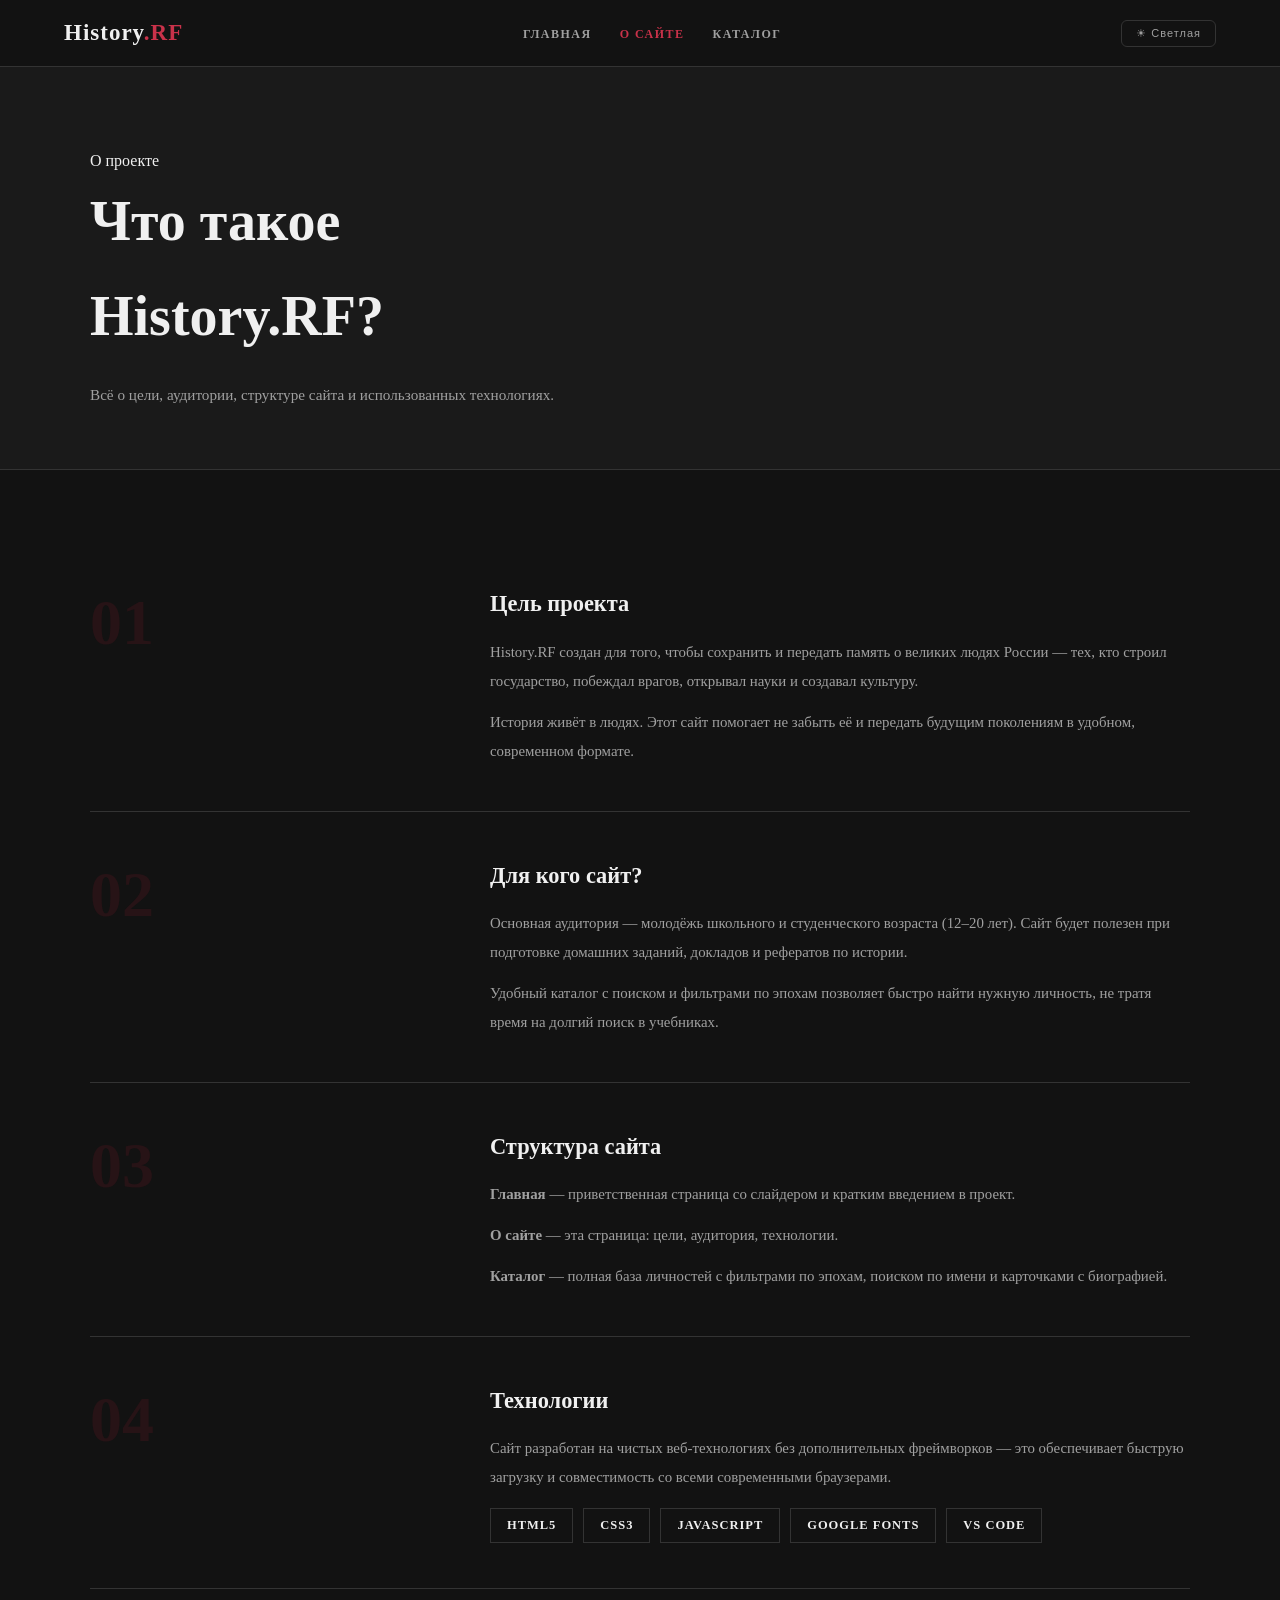
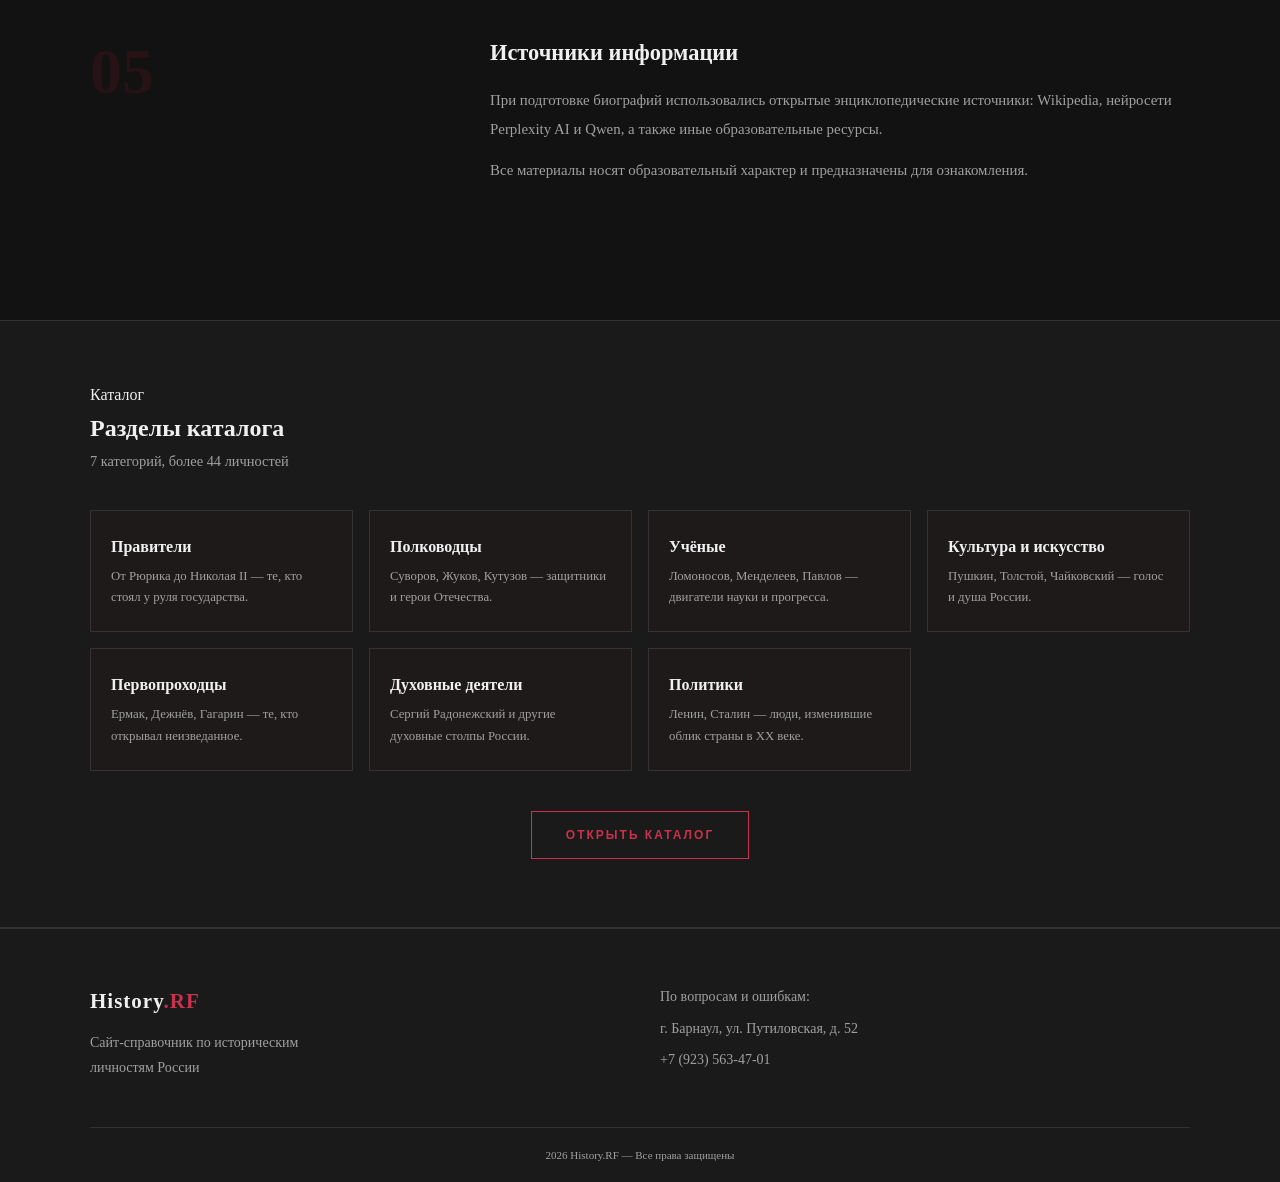
==== about.html @ bf07a9b7 "HISTORy.v.0.0.1 alfa" ====
<!DOCTYPE html>
<html lang="ru" data-theme="dark">
<head>
    <script src="script.js"></script>
    <meta charset="UTF-8">
    <meta name="viewport" content="width=device-width, initial-scale=1.0">
    <title>History.RF — О сайте</title>
    <link rel="stylesheet" href="prototype.css">
    <link rel="stylesheet" href="about.css">
</head>
<body>

<!-- HEADER -->
<header>
    <div class="header-container">
        <div class="logo-area">
            <span class="company-name">History<span class="accent">.RF</span></span>
        </div>
        <nav>
            <ul>
                <li><a href="index.html">Главная</a></li>
                <li><a href="about.html" class="active-link">О сайте</a></li>
                <li><a href="catalog.html">Каталог</a></li>
            </ul>
        </nav>
        <button class="theme-btn" id="themeToggle" onclick="toggleTheme()">☀ Светлая</button>
        <button class="burger" onclick="toggleMenu()">&#9776;</button>
    </div>
    <nav class="mobile-nav" id="mobileNav">
        <ul>
            <li><a href="index.html" onclick="toggleMenu()">Главная</a></li>
            <li><a href="about.html" onclick="toggleMenu()">О сайте</a></li>
            <li><a href="catalog.html" onclick="toggleMenu()">Каталог</a></li>
        </ul>
    </nav>
</header>

<!-- hero -->
<section class="about-page-hero">
    <div class="container">
        <span class="section-label">О проекте</span>
        <h1>Что такое<br><span style="color:var(--primary-light)">History.RF</span>?</h1>
        <p>Всё о цели, аудитории, структуре сайта и использованных технологиях.</p>
    </div>
</section>

<!-- БЛОКИ -->
<section class="about-blocks">
    <div class="container">

        <div class="about-block fade-in">
            <div class="about-block-num">01</div>
            <div>
                <h3>Цель проекта</h3>
                <p>
                    History.RF создан для того, чтобы сохранить и передать память о великих людях России — 
                    тех, кто строил государство, побеждал врагов, открывал науки и создавал культуру.
                </p>
                <p>
                    История живёт в людях. Этот сайт помогает не забыть её и передать будущим поколениям 
                    в удобном, современном формате.
                </p>
            </div>
        </div>

        <div class="about-block fade-in">
            <div class="about-block-num">02</div>
            <div>
                <h3>Для кого сайт?</h3>
                <p>
                    Основная аудитория — молодёжь школьного и студенческого возраста (12–20 лет). 
                    Сайт будет полезен при подготовке домашних заданий, докладов и рефератов по истории.
                </p>
                <p>
                    Удобный каталог с поиском и фильтрами по эпохам позволяет быстро найти нужную личность, 
                    не тратя время на долгий поиск в учебниках.
                </p>
            </div>
        </div>

        <div class="about-block fade-in">
            <div class="about-block-num">03</div>
            <div>
                <h3>Структура сайта</h3>
                <p><strong>Главная</strong> — приветственная страница со слайдером и кратким введением в проект.</p>
                <p><strong>О сайте</strong> — эта страница: цели, аудитория, технологии.</p>
                <p><strong>Каталог</strong> — полная база личностей с фильтрами по эпохам, поиском по имени и карточками с биографией.</p>
            </div>
        </div>

        <div class="about-block fade-in">
            <div class="about-block-num">04</div>
            <div>
                <h3>Технологии</h3>
                <p>
                    Сайт разработан на чистых веб-технологиях без дополнительных фреймворков — 
                    это обеспечивает быструю загрузку и совместимость со всеми современными браузерами.
                </p>
                <ul class="tech-list">
                    <li>HTML5</li>
                    <li>CSS3</li>
                    <li>JavaScript</li>
                    <li>Google Fonts</li>
                    <li>VS Code</li>
                </ul>
            </div>
        </div>

        <div class="about-block fade-in">
            <div class="about-block-num">05</div>
            <div>
                <h3>Источники информации</h3>
                <p>
                    При подготовке биографий использовались открытые энциклопедические источники: 
                    Wikipedia, нейросети Perplexity AI и Qwen, а также иные образовательные ресурсы.
                </p>
                <p>
                    Все материалы носят образовательный характер и предназначены для ознакомления.
                </p>
            </div>
        </div>

    </div>
</section>

<!-- ЭПОХИ -->
<section class="era-overview fade-in">
    <div class="container">
        <span class="section-label">Каталог</span>
        <h2 >Разделы каталога</h2>
        <p style="color:var(--text-muted); font-size:0.9rem;">7 категорий, более 44 личностей</p>
        <div class="era-grid">
            <div class="era-item">
                <h4>Правители</h4>
                <p>От Рюрика до Николая II — те, кто стоял у руля государства.</p>
            </div>
            <div class="era-item">
                <h4>Полководцы</h4>
                <p>Суворов, Жуков, Кутузов — защитники и герои Отечества.</p>
            </div>
            <div class="era-item">
                <h4>Учёные</h4>
                <p>Ломоносов, Менделеев, Павлов — двигатели науки и прогресса.</p>
            </div>
            <div class="era-item">
                <h4>Культура и искусство</h4>
                <p>Пушкин, Толстой, Чайковский — голос и душа России.</p>
            </div>
            <div class="era-item">
                <h4>Первопроходцы</h4>
                <p>Ермак, Дежнёв, Гагарин — те, кто открывал неизведанное.</p>
            </div>
            <div class="era-item">
                <h4>Духовные деятели</h4>
                <p>Сергий Радонежский и другие духовные столпы России.</p>
            </div>
            <div class="era-item">
                <h4>Политики</h4>
                <p>Ленин, Сталин — люди, изменившие облик страны в XX веке.</p>
            </div>
        </div>
        <div style="margin-top:40px; text-align:center;">
            <a href="catalog.html" class="btn-main">Открыть каталог</a>
        </div>
    </div>
</section>

<!-- FOOTER -->
<footer>
    <div class="footer-container">
        <div class="footer-brand">
            <span class="company-name">History<span class="accent">.RF</span></span>
            <p>Сайт-справочник по историческим<br>личностям России</p>
        </div>
        <div class="footer-info">
            <p>По вопросам и ошибкам:</p>
            <p> г. Барнаул, ул. Путиловская, д. 52</p>
            <p> +7 (923) 563-47-01</p>
        </div>
    </div>
    <div class="footer-copy"><p> 2026 History.RF — Все права защищены</p></div>
</footer>
</body>
</html>
---- prototype.css ----
/*  общие  */
:root {
  --bg:          #121212;
  --bg2:         #1a1a1a;
  --border:      #333333;
  --primary:     #c9324a;
  --primary-hover:#a8263c;
  --text:        #f0f0f0;
  --text-muted:  #a0a0a0;
  
  /* Фиксированные размеры */
  --header-h:    67px;
  --radius:      6px;
}

[data-theme="light"] {
  --bg:          #f8f9fa;
  --bg2:         #ffffff;
  --surface:     #ffffff;
  --border:      #e2e2e2;
  --primary:     #c9324a;
  --primary-hover:#a8263c;
  --text:        #1a1a1a;
  --text-muted:  #666666;
}

/*  база  */
*, *::before, *::after { 
  margin:0;
   padding:0;
    box-sizing:border-box; }
html { 
  scroll-behavior: smooth;
   height: 100%; }
body { 
  background-color: var(--bg);
  color: var(--text);
  line-height: 1.7;
  min-height: 100%;
  transition: background-color 0.3s, color 0.3s;
}
.container { 
  width: 90%;
   max-width: 1100px;
    margin: 0 auto; }
a { 
  color: inherit;
   text-decoration: none; }
img { 
  max-width: 100%;
   display: block; }

/* шапочка */
header {
  position: sticky;
   top: 0;
   z-index: 1000;
  background-color:
   var(--bg);
  border-bottom: 1px solid var(--border);
  height: var(--header-h);
  transition: background-color 0.3s, border-color 0.3s;
}
.header-container {
  width: 90%;
   max-width: 1200px;
  margin: 0 auto;
   height: 100%;
  display: flex;
   align-items: center; 
   justify-content: space-between;
  gap: 16px;
}

.company-name {
  font-family: 'Playfair Display', serif;
  font-size: 23px;
  font-weight: 700;
  letter-spacing: 1px;
}
.company-name .accent { color: var(--primary); }

nav ul { 
  list-style: none;
   display: flex;
    gap: 28px; }
nav ul li a {
  color: var(--text-muted);
  font-size: 12px; 
  font-weight: 600;
  letter-spacing: 1.5px; text-transform: uppercase;
  transition: color 0.25s;
  position: relative; padding-bottom: 3px;
}
nav ul li a::after {
   position:absolute;
    bottom:0;
     left:0;
  width:0;
   height:2px;
    background:var(--primary);
  transition: width 0.3s ease;
}
nav ul li a:hover, nav ul li a.active-link { 
  color: var(--primary); }
nav ul li a:hover::after, nav ul li a.active-link::after { 
  width: 100%; }

.theme-btn {
  background: none; border: 1px solid var(--border);
  color: var(--text-muted);
  padding: 6px 14px; font-size: 11px; 
  letter-spacing: 1px;
  cursor: pointer; border-radius: var(--radius);
  transition: all 0.25s; white-space: nowrap;
  font-family: 'Raleway', sans-serif;
}
.theme-btn:hover { 
  background: var(--primary);
   color: #fff;
    border-color: var(--primary); }

.burger {
  display: none;
   background: none;
  border: 1px solid var(--border);
  color: var(--primary);
  font-size: 18px;
  width: 38px; height: 38px;
  cursor: pointer;
   border-radius: var(--radius);
  align-items: center; 
  justify-content: center;
}
.mobile-nav {
  display: none;
   background: var(--bg2);
  border-top: 1px solid var(--border);
}
.mobile-nav ul { list-style: none; }
.mobile-nav ul li a {
  display: block;
   padding: 13px 5%;
  color: var(--text);
   font-size: 14px;
  letter-spacing: 1px;
   text-transform: uppercase;
  border-bottom: 1px solid var(--border);
  transition: color 0.2s;
}
.mobile-nav ul li a:hover { color: var(--primary); }
.mobile-nav.open { display: block; }



/* анимка */
.fade-in {
  opacity: 0;
   transform: translateY(22px);
  transition: opacity 0.7s ease, transform 0.7s ease;
}
.fade-in.visible { opacity: 1; transform: translateY(0); }

/*  темный темный подвальчик  */
footer {
  background-color: var(--bg2);
  border-top: 1px solid var(--border);
  padding: 55px 0 0;
  transition: background-color 0.3s, border-color 0.3s;
}
.footer-container {
  width: 90%;
   max-width: 1100px;
    margin: 0 auto;
  display: grid;
   grid-template-columns: 1fr 1fr;
  gap: 40px;
   padding-bottom: 40px;
  border-bottom: 1px solid var(--border);
}
.footer-brand .company-name { 
  font-size: 21px; 
   display: block;
    margin-bottom: 10px; }
.footer-brand p, .footer-info p { 
  color: var(--text-muted);
  font-size: 14px;
  margin-bottom: 6px;
  line-height: 1.8; }
.footer-copy { 
  text-align: center; 
  padding: 18px; 
  color: var(--text-muted);
   font-size: 11px;
     }

/*  тык тык   */
.btn-main {
  display: inline-block;
   padding: 13px 34px;
  border: 1px solid var(--primary);
  color: var(--primary);
  font-size: 12px; 
  letter-spacing: 2px;
  text-transform: uppercase;
   font-weight: 600;
  transition: all 0.3s;
   position: relative;
    overflow: hidden;
  cursor: pointer; 
  background: none;
  font-family: 'Raleway', sans-serif;
}
.btn-main::before {
  content:'';
   position:absolute;
    top:0; left:-100%;
  width:100%;
   height:100%;
    background:var(--primary);
  transition: left 0.3s ease;
   z-index:-1;
}
.btn-main:hover { color: #fff; }
.btn-main:hover::before { left: 0; }

/* слайсер */
.slider {
  position: relative; width: 100%;
   height: 520px;
  overflow: hidden; background: var(--bg);
}
.slider .item {
  display: none;
   position: absolute;
   inset: 0;
  animation: slideIn 0.65s ease both;
}
.slider .item.active { display: block; }

.slide-bg {
  position: absolute;
   inset: 0;
  background-size: cover;
   background-position: center;
  opacity: 0.25;
}
.slide-bg::after {
  content:'';
   position:absolute;
    inset:0;
  background: linear-gradient(120deg, rgba(0,0,0,0.8) 0%, rgba(0,0,0,0.4) 100%);
}

/* цыферки */
.slide-decor {
  position: absolute; right: 5%; top: 50%;
  transform: translateY(-50%);
  font-family: 'Playfair Display', serif;
  font-size: 140px; 
  font-weight: 900;
  color: white;
   z-index: 1;
}
.slide-content {
  position: absolute;
   inset: 0;
    z-index: 2;
  display: flex; 
  flex-direction: column;
  justify-content: center;
  padding: 40px 10% 40px 8%;
  max-width: 680px;
}
.slide-era {
  font-size: 11px; 
  letter-spacing: 3px;
   text-transform: uppercase;
  color: var(--primary); 
  margin-bottom: 10px;
   font-weight: 600;
}
.slide-content h3 {
  font-family: 'Playfair Display', serif;
  font-size: 48px; 
  font-weight: 700;
   margin-bottom: 18px; 
   color: #fff; 
   line-height: 1.2;
}
.slide-content p { 
  font-size: 15px; 
  color: rgba(255,255,255,0.75);
   line-height: 1.9;
    max-width: 500px; 
}

.slider .prev, .slider .next {
  cursor: pointer;
   position: absolute;
    top: 50%; transform: translateY(-50%);
  z-index: 10;
   width: 48px;
    height: 48px;
  display: flex;
   align-items: center; 
   justify-content: center;
  color: var(--primary);
   font-size: 16px;
  background: rgba(0,0,0,0.4);
  border: 1px solid var(--border);
  transition: all 0.3s;
   user-select: none;
}
.slider .prev { left: 18px; }
.slider .next { right: 18px; }
.slider .prev:hover, .slider .next:hover { background: var(--primary); color: #fff; border-color: var(--primary); }

.slider-dots { position: absolute;
   bottom: 18px; left: 50%;
    transform: translateX(-50%);
     display: flex;
      gap: 8px; 
      z-index: 10; }
.dot { width: 8px;
   height: 8px;
    border-radius: 50%;
     background: rgba(255,255,255,0.25);
      cursor: pointer;
       transition: all 0.3s;
        border: none;
         padding: 0; }
.dot.active { background: var(--primary);
   transform: scale(1.35); }

/*геро*/
.hero {
  position: relative; 
  min-height: calc(100% - var(--header-h)); 
  display: flex;
   align-items: center;
    justify-content: center;
  overflow: hidden;
   text-align: center;
}
.hero-bg {
  position: absolute;
   inset: 0;
  background: linear-gradient(180deg, var(--bg) 0%, var(--bg2) 100%);
  z-index: 0;
}
.hero-content {
  position: relative;
   z-index: 1;
    max-width: 720px;
  padding: 40px 20px;
   animation: fadeUp 0.9s ease both;
}
.hero-sub { 
  font-size: 11px;
  letter-spacing: 4px;
   text-transform: uppercase; 
  color: var(--primary);
   margin-bottom: 18px;
    font-weight: 600; 
}
.hero h1 { 
  font-family: 'Playfair Display', serif; 
  font-size: 80px; 
  font-weight: 900;
   line-height: 1.1;
   margin-bottom: 20px; 
}
.hero-desc { 
  font-size: 15px;
  color: var(--text-muted);
   max-width: 460px;
    margin: 0 auto 35px;
     line-height: 1.9; 
}
.hero-scroll { position: absolute;
   bottom: 28px; left: 50%;
    transform: translateX(-50%);
     color: var(--primary);
      font-size: 21px; animation: bounce 2.2s infinite;
       z-index: 1; }

/* абиаут*/
.about { 
  padding: 90px 0; 
  background-color: var(--bg2); 
  border-top: 1px solid var(--border); 
  border-bottom: 1px solid var(--border); 
  transition: background-color 0.3s, border-color 0.3s; 
}
.about h2, .gallery-section h2 { 
  font-family: 'Playfair Display', serif; 
  font-size: 42px; 
  font-weight: 700; margin-bottom: 28px; 
}
.about-grid { display: grid;
   grid-template-columns: 1fr 1fr;
    gap: 60px; align-items: center; }
.about-text p { color: var(--text-muted);
   margin-bottom: 14px;
    font-size: 15px;
     line-height: 1.95; }
.about-stats { display: grid;
   grid-template-columns: repeat(3, 1fr);
    gap: 16px; }
.stat { text-align: center;
   padding: 28px 12px;
    border: 1px solid var(--border);
     transition: border-color 0.3s; }
.stat:hover { border-color: var(--primary); }
.stat-num { display: block;
   font-family: 'Playfair Display', serif;
    font-size: 30px; font-weight: 900; color: var(--primary);
     line-height: 1; margin-bottom: 7px; }
.stat-label { font-size: 11px;
   text-transform: uppercase;
    color: var(--text-muted); }

.gallery-section { padding: 80px 0 60px; }
.gallery-section .container { margin-bottom: 38px; }

/* каталог */
.catalog-hero {
  padding: 70px 0 50px; background: var(--bg2);
  border-bottom: 1px solid var(--border);
  transition: background-color 0.3s, border-color 0.3s;
}
.catalog-hero h1 { font-family: 'Playfair Display', serif;
   font-size: 51px;
    font-weight: 900;
    margin-bottom: 12px; }
.catalog-hero p  { color: var(--text-muted)
  ; font-size: 15px;
   max-width: 520px;
    line-height: 1.8; }

.catalog-controls {
  padding: 30px 0;
   border-bottom: 1px solid var(--border);
  background: var(--bg);
   position: sticky;
    top: var(--header-h);
     z-index: 100;
  transition: background-color 0.3s, border-color 0.3s;
}
.catalog-controls .container { 
  display: flex;
   flex-wrap: wrap;
    gap: 16px;
     align-items: center; }
#searchInput {
  flex: 1;
   min-width: 200px;
    max-width: 320px;
  padding: 10px 16px; 
  background: var(--surface);

  border: 1px solid var(--border);
   color: var(--text);
  font-family: 'Raleway', sans-serif;
   font-size: 14px; 
  border-radius: var(--radius);
   outline: none;
    transition: border-color 0.25s;
}
#searchInput::placeholder { color: var(--text-muted); }
#searchInput:focus { border-color: var(--primary); }

.era-filters { display: flex;
   flex-wrap: wrap;
    gap: 8px; }
.era-btn {
  padding: 7px 16px;
   background: none;
  border: 1px solid var(--border);
   color: var(--text-muted);
  font-family: 'Raleway', sans-serif; 
  font-size: 12px; 
  letter-spacing: 1px;
   text-transform: uppercase;
  cursor: pointer;
   border-radius: var(--radius);
    transition: all 0.25s;
}
.era-btn:hover  { border-color: var(--primary);
   color: var(--primary); }
.era-btn.active { background: var(--primary);
   border-color: var(--primary);
    color: #fff; }

.catalog-main { padding: 50px 0 80px; }
.catalog-grid {
  display: grid;
  grid-template-columns: repeat(auto-fill, minmax(280px, 1fr));
  gap: 24px;
}
.person-card {
  background: var(--surface); border: 1px solid var(--border);
  border-radius: var(--radius); overflow: hidden;
  cursor: pointer; 
  transition: transform 0.25s ease, border-color 0.25s ease, box-shadow 0.25s ease;
}
.person-card:hover { transform: translateY(-4px);
   border-color: var(--primary);
    box-shadow: 0 6px 16px rgba(0,0,0,0.25); }

.card-photo {
  width: 100%;
   height: 190px;
  background-size: cover;
   background-position: center top;
  display: flex;
   align-items: center;
    justify-content: center;
  position: relative;
}
.card-initials {
  font-family: 'Playfair Display', serif;
  font-size: 64px; 
  font-weight: 900;
  color: rgba(255,255,255,0.15);
  user-select: none;
}
[data-theme="light"] .card-initials { color: rgba(0,0,0,0.12); }

.card-body { padding: 18px 20px 22px; }
.card-era  { font-size: 10px;
   letter-spacing: 2.5px;
    text-transform: uppercase;
     color: var(--primary);
      font-weight: 600; }
.card-name { font-family: 'Playfair Display', serif;
   font-size: 18px;
    font-weight: 700;
     margin: 6px 0 4px;
      line-height: 1.3; }
.card-years { font-size: 11px;
   color: var(--text-muted);
    display: block;
     margin-bottom: 10px; }
.card-short { font-size: 13px;
    color: var(--text-muted);
     line-height: 1.75;
      display: -webkit-box;
        -webkit-box-orient: vertical;
         overflow: hidden; }
.no-results { color: var(--text-muted);
   font-size: 15px;
    padding: 40px 0; }

/*  МОДАЛЬНОЕ ОКНО  */
.modal-overlay {
  display: none;
   position: fixed;
    inset: 0;
     z-index: 2000;
  background: rgba(0, 0, 0, 0.7);
  align-items: center;
   justify-content: center;
    padding: 20px;
}
.modal-overlay.open { display: flex; }
.modal-box {
  background: var(--bg2);
   border: 1px solid var(--border);
  border-radius: var(--radius);
   width: 100%;
    max-width: 620px;
  overflow: hidden;
   position: relative;
    max-height: 90vh;
     overflow-y: auto;
  animation: fadeUp 0.35s ease;
}
.modal-photo {
  width: 100%;
   height: 260px;
  background-size: cover;
   background-position: center top;
  display: flex;
   align-items: center;
    justify-content: center;
}
.modal-photo .card-initials { font-size: 96px;  }
.modal-body { padding: 28px 32px 36px; }
.modal-body .card-era   { font-size: 11px; }
.modal-body .card-name  { font-size: 26px;  margin: 8px 0 6px; }
.modal-body .card-years { font-size: 13px; margin-bottom: 18px; display: block; }
.modal-body .card-desc  { font-size: 15px;  color: var(--text-muted); line-height: 1.95; }
.modal-close {
  position: absolute;
   top: 14px;
    right: 16px;
  background: rgba(0,0,0,0.5);
   border: none;
    color: #fff;
  width: 32px;
   height: 32px;
    font-size: 18px; 
  cursor: pointer;
   border-radius: 50%;
    display: flex;
     align-items: center;
      justify-content: center;
  transition: background 0.2s;
}
.modal-close:hover { background: var(--primary); }

/*анимации*/
@keyframes fadeUp  { from { opacity:0; transform:translateY(28px); } to { opacity:1; transform:translateY(0); } }
@keyframes bounce  { 0%,100%{transform:translateX(-50%) translateY(0);} 50%{transform:translateX(-50%) translateY(8px);} }
@keyframes slideIn { from { opacity:0; transform:translateX(28px); } to { opacity:1; transform:translateX(0); } }

/* медиазапрос */
@media (max-width: 900px) {
  .about-grid {
    grid-template-columns: 1fr;
     gap: 36px; }
}
@media (max-width: 768px) {
  nav { display: none; }
  .burger { display: flex; }
  .slider { height: 480px; }
  .slide-decor { display: none; }
  .slide-content { padding: 28px 20px;
     max-width: 100%; }
  .footer-container { grid-template-columns: 1fr;
     gap: 28px; }
  .about-stats { grid-template-columns: repeat(3,1fr); }
  .catalog-controls .container { flex-direction: column;
     align-items: flex-start; }
  #searchInput { max-width: 100%; }
}
@media (max-width: 480px) {
  .about-stats { grid-template-columns: 1fr; }
  .modal-body { padding: 20px; }
}
---- about.css ----
.about-page-hero {
            padding: 80px 0 60px;
            background: var(--bg2);
            border-bottom: 1px solid var(--border);
            transition: background-color 0.3s;
        }
        .about-page-hero h1 {
            font-family: 'Playfair Display', serif;
            font-size: clamp(2.2rem, 5vw, 3.5rem);
            font-weight: 900; margin-bottom: 16px;
        }
        .about-page-hero p {
            color: var(--text-muted); font-size: 0.95rem;
            max-width: 540px; line-height: 1.9;
        }

        .about-blocks { padding: 70px 0 90px; }

        .about-block {
            display: grid; grid-template-columns: 1fr 2fr;
            gap: 50px; align-items: start;
            padding: 45px 0; border-bottom: 1px solid var(--border);
        }
        .about-block:last-child { border-bottom: none; }

        .about-block-num {
            font-family: 'Playfair Display', serif;
            font-size: 4rem; font-weight: 900;
            color: rgba(160,30,50,0.15); line-height: 1;
            padding-top: 6px;
        }
        .about-block h3 {
            font-family: 'Playfair Display', serif;
            font-size: 1.4rem; font-weight: 700;
            margin-bottom: 14px;
        }
        .about-block p {
            color: var(--text-muted); font-size: 0.93rem; line-height: 1.95;
            margin-bottom: 12px;
        }
        .about-block p:last-child { margin-bottom: 0; }

        .tech-list {
            list-style: none; display: flex; flex-wrap: wrap; gap: 10px; margin-top: 16px;
        }
        .tech-list li {
            padding: 6px 16px; border: 1px solid var(--border);
            font-size: 0.78rem; letter-spacing: 1px; text-transform: uppercase;
            color: var(--primary-light); font-weight: 600;
        }

        .era-overview { padding: 60px 0; background: var(--bg2); border-top: 1px solid var(--border); border-bottom: 1px solid var(--border); transition: background-color 0.3s; }
        .era-grid { display: grid; grid-template-columns: repeat(auto-fill, minmax(220px, 1fr)); gap: 16px; margin-top: 36px; }
        .era-item {
            padding: 22px 20px; border: 1px solid var(--border);
            background: rgba(160,30,50,0.03); transition: border-color 0.3s;
        }
        .era-item:hover { border-color: var(--primary-light); }
        .era-item-icon { font-size: 1.6rem; margin-bottom: 10px; }
        .era-item h4 { font-family: 'Playfair Display', serif; font-size: 1rem; margin-bottom: 6px; }
        .era-item p  { font-size: 0.8rem; color: var(--text-muted); line-height: 1.7; }

        @media (max-width: 640px) {
            .about-block { grid-template-columns: 1fr; gap: 16px; }
            .about-block-num { font-size: 2.5rem; }
        }
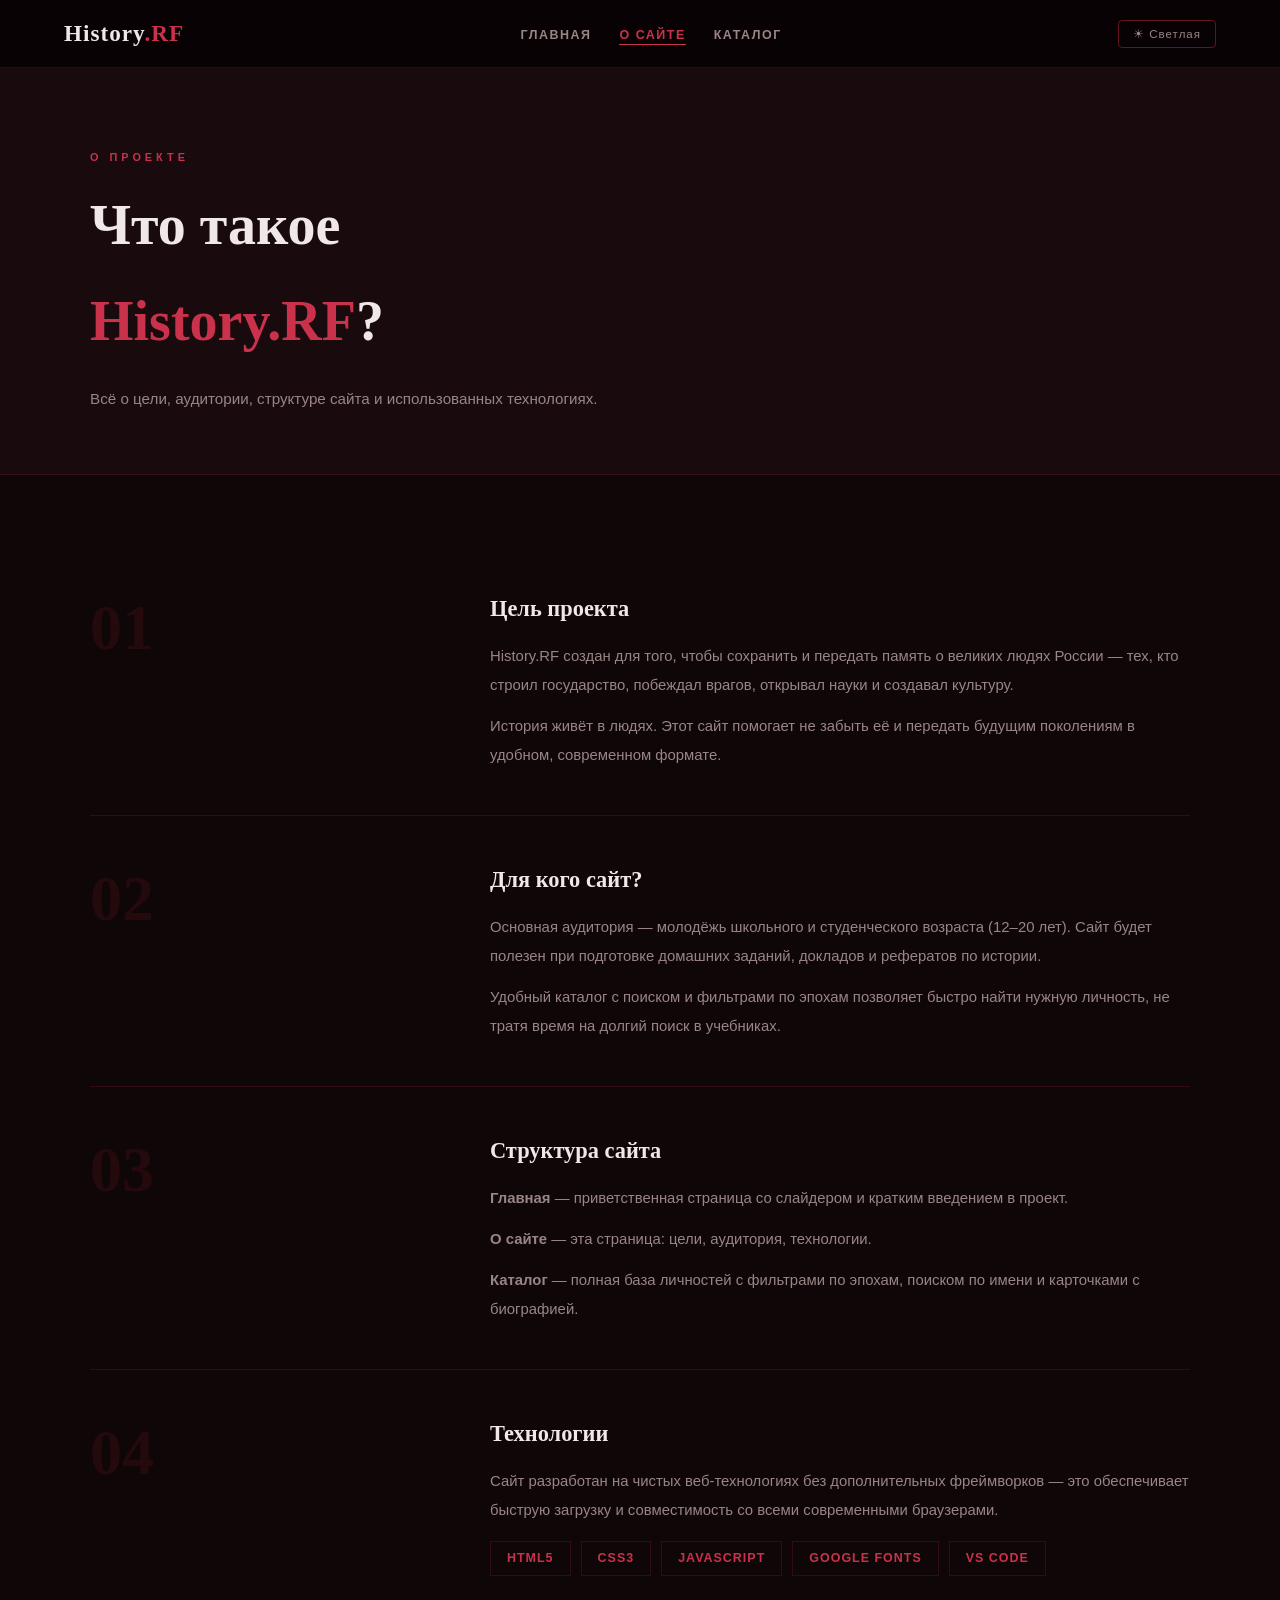
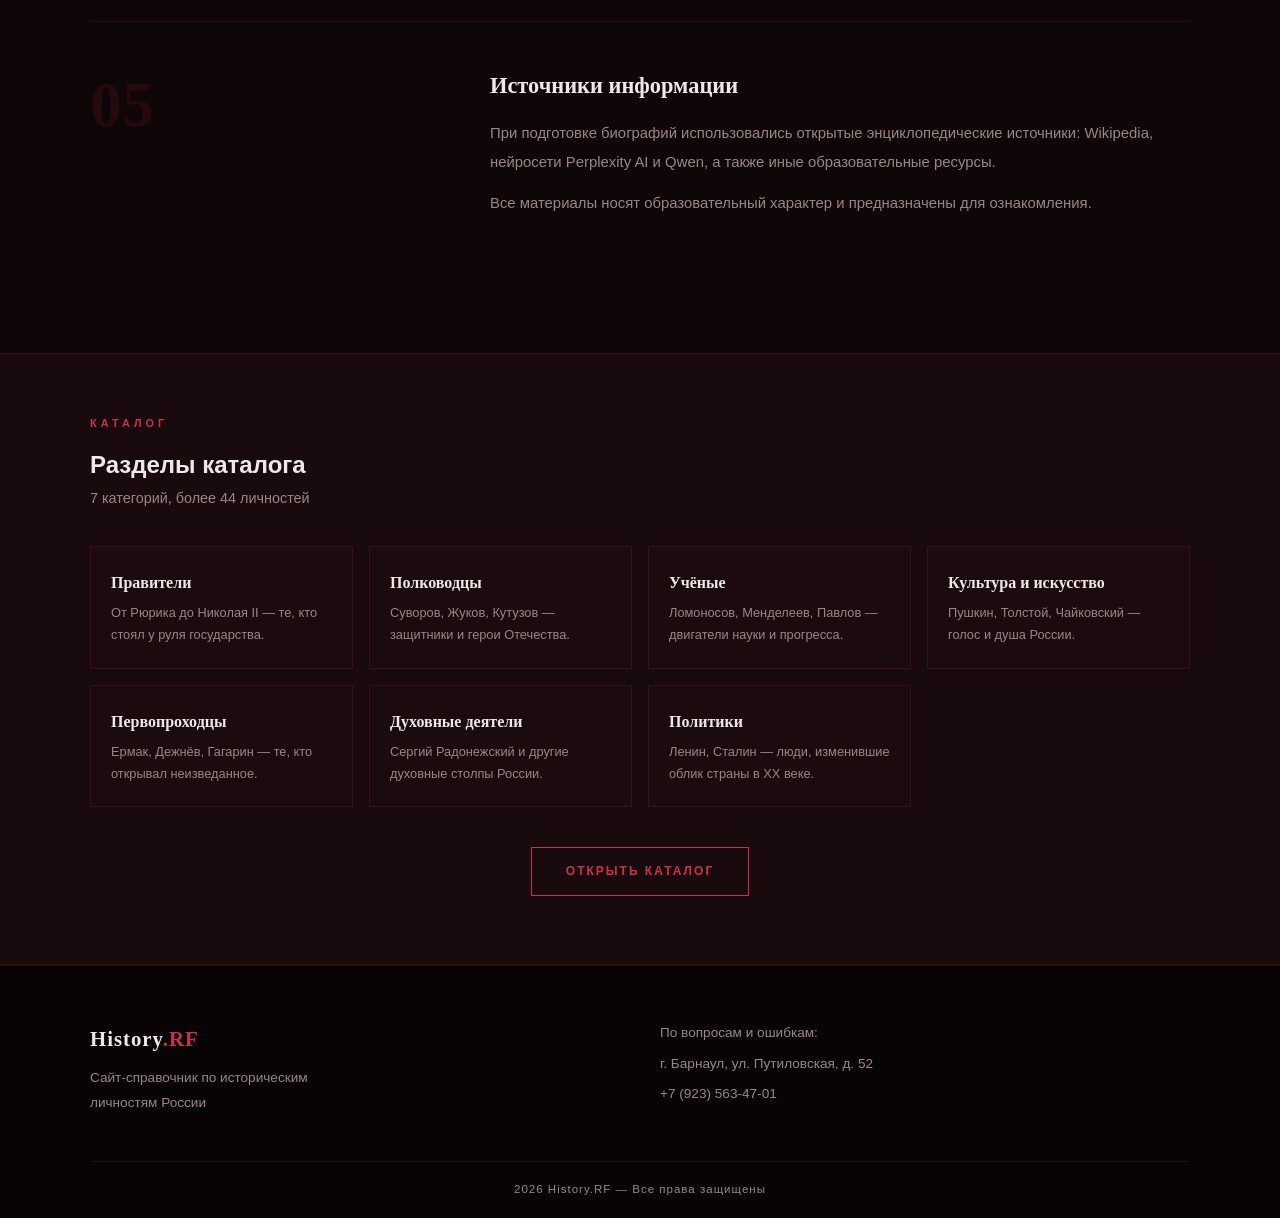
==== commit dd420f4f: "Update about.html" ====
--- a/about.html
+++ b/about.html
@@ -5,7 +5,7 @@
     <meta charset="UTF-8">
     <meta name="viewport" content="width=device-width, initial-scale=1.0">
     <title>History.RF — О сайте</title>
-    <link rel="stylesheet" href="prototype.css">
+    <link rel="stylesheet" href="style.css">
     <link rel="stylesheet" href="about.css">
 </head>
 <body>
--- a/style.css
+++ b/style.css
@@ -0,0 +1,449 @@
+/* ============================================================
+   History.RF — общие стили
+   ============================================================ */
+
+/* ===== CSS-ПЕРЕМЕННЫЕ ===== */
+:root {
+    /* Тёмная тема (по умолчанию) */
+    --bg:          #0f0608;
+    --bg2:         #180a0d;
+    --bg3:         #200d10;
+    --surface:     #2a1015;
+    --border:      rgba(160, 30, 50, 0.25);
+    --border-bright: rgba(160, 30, 50, 0.6);
+
+    --primary:     #a01e32;
+    --primary-light:#c9324a;
+    --primary-dark: #7a1525;
+    --gold:        #c9a84c;
+
+    --text:        #f0e8e8;
+    --text-muted:  #9a8585;
+    --text-inv:    #1a0608;
+
+    --card-bg-empty: #2a1015;
+    --header-bg:   rgba(10, 3, 5, 0.96);
+    --footer-bg:   #080305;
+
+    --header-h: 68px;
+    --radius: 4px;
+
+    --shadow: 0 4px 24px rgba(0,0,0,0.5);
+}
+
+[data-theme="light"] {
+    --bg:          #fdf5f5;
+    --bg2:         #f5e8e8;
+    --bg3:         #ecdada;
+    --surface:     #ffffff;
+    --border:      rgba(160, 30, 50, 0.2);
+    --border-bright: rgba(160, 30, 50, 0.5);
+
+    --primary:     #a01e32;
+    --primary-light:#c9324a;
+    --primary-dark: #7a1525;
+
+    --text:        #1a0608;
+    --text-muted:  #7a5560;
+    --text-inv:    #fdf5f5;
+
+    --card-bg-empty: #ecdada;
+    --header-bg:   rgba(253, 245, 245, 0.97);
+    --footer-bg:   #ecdada;
+
+    --shadow: 0 4px 24px rgba(160,30,50,0.1);
+}
+
+/* ===== СБРОС ===== */
+*, *::before, *::after { margin:0; padding:0; box-sizing:border-box; }
+html { scroll-behavior: smooth; }
+
+body {
+    font-family: 'Raleway', sans-serif;
+    background-color: var(--bg);
+    color: var(--text);
+    line-height: 1.7;
+    min-height: 100vh;
+    transition: background-color 0.3s, color 0.3s;
+}
+
+.container { width: 90%; max-width: 1100px; margin: 0 auto; }
+
+a { color: inherit; text-decoration: none; }
+
+img { max-width: 100%; display: block; }
+
+/* ===== HEADER ===== */
+header {
+    position: sticky; top: 0; z-index: 1000;
+    background-color: var(--header-bg);
+    backdrop-filter: blur(12px);
+    border-bottom: 1px solid var(--border);
+    height: var(--header-h);
+    transition: background-color 0.3s;
+}
+
+.header-container {
+    width: 90%; max-width: 1200px;
+    margin: 0 auto; height: 100%;
+    display: flex; align-items: center; justify-content: space-between;
+    gap: 16px;
+}
+
+.logo-area { display: flex; align-items: center; gap: 10px; }
+.logo-img  { height: 34px; width: auto; }
+
+.company-name {
+    font-family: 'Playfair Display', serif;
+    font-size: 1.45rem; font-weight: 700;
+    color: var(--text); letter-spacing: 1px;
+}
+.company-name .accent { color: var(--primary-light); }
+
+nav ul { list-style: none; display: flex; gap: 28px; }
+nav ul li a {
+    color: var(--text-muted);
+    font-size: 0.78rem; font-weight: 600;
+    letter-spacing: 1.5px; text-transform: uppercase;
+    transition: color 0.25s;
+    position: relative; padding-bottom: 3px;
+}
+nav ul li a::after {
+    content:''; position:absolute; bottom:0; left:0;
+    width:0; height:1px; background:var(--primary-light);
+    transition: width 0.3s;
+}
+nav ul li a:hover, nav ul li a.active-link { color: var(--primary-light); }
+nav ul li a:hover::after, nav ul li a.active-link::after { width: 100%; }
+
+/* Кнопка темы */
+.theme-btn {
+    background: none; border: 1px solid var(--border-bright);
+    color: var(--text-muted);
+    padding: 6px 14px; font-size: 0.72rem; letter-spacing: 1px;
+    cursor: pointer; border-radius: var(--radius);
+    transition: all 0.25s; white-space: nowrap;
+    font-family: 'Raleway', sans-serif;
+}
+.theme-btn:hover { background: var(--primary); color: #fff; border-color: var(--primary); }
+
+/* Бургер */
+.burger {
+    display: none; background: none;
+    border: 1px solid var(--border-bright);
+    color: var(--primary-light);
+    font-size: 1.1rem; width: 38px; height: 38px;
+    cursor: pointer; border-radius: var(--radius);
+    align-items: center; justify-content: center;
+}
+
+/* Мобильная навигация */
+.mobile-nav {
+    display: none; background: var(--bg2);
+    border-top: 1px solid var(--border);
+}
+.mobile-nav ul { list-style: none; }
+.mobile-nav ul li a {
+    display: block; padding: 13px 5%;
+    color: var(--text); font-size: 0.85rem;
+    letter-spacing: 1px; text-transform: uppercase;
+    border-bottom: 1px solid var(--border);
+    transition: color 0.2s;
+}
+.mobile-nav ul li a:hover { color: var(--primary-light); }
+.mobile-nav.open { display: block; }
+
+/* ===== SECTION LABEL ===== */
+.section-label {
+    display: block; font-size: 0.68rem;
+    letter-spacing: 4px; text-transform: uppercase;
+    color: var(--primary-light); margin-bottom: 12px; font-weight: 600;
+}
+
+/* ===== FADE-IN ===== */
+.fade-in {
+    opacity: 0; transform: translateY(22px);
+    transition: opacity 0.7s ease, transform 0.7s ease;
+}
+.fade-in.visible { opacity: 1; transform: translateY(0); }
+
+/* ===== FOOTER ===== */
+footer {
+    background-color: var(--footer-bg);
+    border-top: 1px solid var(--border);
+    padding: 55px 0 0;
+    transition: background-color 0.3s;
+}
+.footer-container {
+    width: 90%; max-width: 1100px; margin: 0 auto;
+    display: grid; grid-template-columns: 1fr 1fr;
+    gap: 40px; padding-bottom: 40px;
+    border-bottom: 1px solid var(--border);
+}
+.footer-brand .company-name { font-size: 1.3rem; display: block; margin-bottom: 10px; }
+.footer-brand p, .footer-info p { color: var(--text-muted); font-size: 0.85rem; margin-bottom: 6px; line-height: 1.8; }
+.footer-copy { text-align: center; padding: 18px; color: var(--text-muted); font-size: 0.72rem; letter-spacing: 1px; }
+
+/* ===== КНОПКА ===== */
+.btn-main {
+    display: inline-block; padding: 13px 34px;
+    border: 1px solid var(--primary-light);
+    color: var(--primary-light);
+    font-size: 0.75rem; letter-spacing: 2px;
+    text-transform: uppercase; font-weight: 600;
+    transition: all 0.3s; position: relative; overflow: hidden;
+    cursor: pointer; background: none;
+    font-family: 'Raleway', sans-serif;
+}
+.btn-main::before {
+    content:''; position:absolute; top:0; left:-100%;
+    width:100%; height:100%; background:var(--primary);
+    transition: left 0.3s; z-index:-1;
+}
+.btn-main:hover { color: #fff; }
+.btn-main:hover::before { left: 0; }
+
+/* ============================================================
+   СЛАЙДЕР (index.html)
+   ============================================================ */
+.slider {
+    position: relative; width: 100%; height: 520px;
+    overflow: hidden; background: #050505;
+}
+.slider .item {
+    display: none; position: absolute; inset: 0;
+    animation: slideIn 0.65s ease both;
+}
+.slider .item.active { display: block; }
+
+.slide-bg {
+    position: absolute; inset: 0;
+    background-size: cover; background-position: center;
+    opacity: 0.35;
+}
+.slide-bg::after {
+    content:''; position:absolute; inset:0;
+    background: linear-gradient(120deg, rgba(10,2,4,0.85) 0%, rgba(10,2,4,0.35) 100%);
+}
+.slide-decor {
+    position: absolute; right: 5%; top: 50%;
+    transform: translateY(-50%);
+    font-family: 'Playfair Display', serif;
+    font-size: clamp(5rem, 14vw, 11rem);
+    font-weight: 900;
+    color: rgba(160, 30, 50, 0.08);
+    line-height: 1; z-index: 1;
+    user-select: none; pointer-events: none;
+}
+.slide-content {
+    position: absolute; inset: 0; z-index: 2;
+    display: flex; flex-direction: column;
+    justify-content: center;
+    padding: 40px 10% 40px 8%;
+    max-width: 680px;
+}
+.slide-era {
+    font-size: 0.68rem; letter-spacing: 3px; text-transform: uppercase;
+    color: var(--primary-light); margin-bottom: 10px; font-weight: 600;
+}
+.slide-content h3 {
+    font-family: 'Playfair Display', serif;
+    font-size: clamp(1.8rem, 4vw, 3rem);
+    font-weight: 700; margin-bottom: 18px; color: #fff; line-height: 1.2;
+}
+.slide-content p { font-size: 0.93rem; color: rgba(255,255,255,0.72); line-height: 1.9; max-width: 500px; }
+
+.slider .prev, .slider .next {
+    cursor: pointer; position: absolute; top: 50%; transform: translateY(-50%);
+    z-index: 10; width: 48px; height: 48px;
+    display: flex; align-items: center; justify-content: center;
+    color: var(--primary-light); font-size: 1rem;
+    background: rgba(10,2,4,0.55);
+    border: 1px solid rgba(160,30,50,0.35);
+    transition: all 0.3s; user-select: none;
+}
+.slider .prev { left: 18px; }
+.slider .next { right: 18px; }
+.slider .prev:hover, .slider .next:hover { background: var(--primary); color: #fff; border-color: var(--primary); }
+
+.slider-dots { position: absolute; bottom: 18px; left: 50%; transform: translateX(-50%); display: flex; gap: 8px; z-index: 10; }
+.dot { width: 8px; height: 8px; border-radius: 50%; background: rgba(255,255,255,0.25); cursor: pointer; transition: all 0.3s; border: none; padding: 0; }
+.dot.active { background: var(--primary-light); transform: scale(1.35); }
+
+/* ============================================================
+   index.html — HERO
+   ============================================================ */
+.hero {
+    position: relative; min-height: calc(100vh - var(--header-h));
+    display: flex; align-items: center; justify-content: center;
+    overflow: hidden; text-align: center;
+}
+.hero-bg {
+    position: absolute; inset: 0;
+    background: radial-gradient(ellipse 80% 55% at 50% 38%, rgba(160,30,50,0.09) 0%, transparent 70%),
+                linear-gradient(180deg, var(--bg) 0%, var(--bg2) 100%);
+    z-index: 0;
+}
+.hero-bg::before {
+    content:''; position:absolute; inset:0;
+    background-image:
+        repeating-linear-gradient(0deg, transparent, transparent 60px, rgba(160,30,50,0.025) 60px, rgba(160,30,50,0.025) 61px),
+        repeating-linear-gradient(90deg, transparent, transparent 60px, rgba(160,30,50,0.025) 60px, rgba(160,30,50,0.025) 61px);
+}
+.hero-content {
+    position: relative; z-index: 1; max-width: 720px;
+    padding: 40px 20px; animation: fadeUp 0.9s ease both;
+}
+.hero-sub { font-size: 0.7rem; letter-spacing: 4px; text-transform: uppercase; color: var(--primary-light); margin-bottom: 18px; font-weight: 600; }
+.hero h1 { font-family: 'Playfair Display', serif; font-size: clamp(2.8rem, 7vw, 5rem); font-weight: 900; line-height: 1.1; margin-bottom: 20px; }
+.hero-desc { font-size: 0.95rem; color: var(--text-muted); max-width: 460px; margin: 0 auto 35px; line-height: 1.9; }
+.hero-scroll { position: absolute; bottom: 28px; left: 50%; transform: translateX(-50%); color: var(--primary-light); font-size: 1.3rem; animation: bounce 2.2s infinite; z-index: 1; }
+
+/* index.html — ABOUT */
+.about { padding: 90px 0; background-color: var(--bg2); border-top: 1px solid var(--border); border-bottom: 1px solid var(--border); transition: background-color 0.3s; }
+.about h2, .gallery-section h2 { font-family: 'Playfair Display', serif; font-size: clamp(1.7rem, 4vw, 2.6rem); font-weight: 700; margin-bottom: 28px; }
+.about-grid { display: grid; grid-template-columns: 1fr 1fr; gap: 60px; align-items: center; }
+.about-text p { color: var(--text-muted); margin-bottom: 14px; font-size: 0.93rem; line-height: 1.95; }
+.about-stats { display: grid; grid-template-columns: repeat(3, 1fr); gap: 16px; }
+.stat { text-align: center; padding: 28px 12px; border: 1px solid var(--border); background: rgba(160,30,50,0.04); transition: border-color 0.3s; }
+.stat:hover { border-color: var(--primary-light); }
+.stat-num { display: block; font-family: 'Playfair Display', serif; font-size: 1.9rem; font-weight: 900; color: var(--primary-light); line-height: 1; margin-bottom: 7px; }
+.stat-label { font-size: 0.68rem; letter-spacing: 2px; text-transform: uppercase; color: var(--text-muted); }
+
+/* index.html — GALLERY SECTION */
+.gallery-section { padding: 80px 0 60px; }
+.gallery-section .container { margin-bottom: 38px; }
+
+/* ============================================================
+   catalog.html — КАТАЛОГ
+   ============================================================ */
+.catalog-hero {
+    padding: 70px 0 50px; background: var(--bg2);
+    border-bottom: 1px solid var(--border);
+    transition: background-color 0.3s;
+}
+.catalog-hero h1 { font-family: 'Playfair Display', serif; font-size: clamp(2rem, 5vw, 3.2rem); font-weight: 900; margin-bottom: 12px; }
+.catalog-hero p  { color: var(--text-muted); font-size: 0.93rem; max-width: 520px; line-height: 1.8; }
+
+.catalog-controls {
+    padding: 30px 0; border-bottom: 1px solid var(--border);
+    background: var(--bg); position: sticky; top: var(--header-h); z-index: 100;
+    transition: background-color 0.3s;
+}
+.catalog-controls .container { display: flex; flex-wrap: wrap; gap: 16px; align-items: center; }
+
+#searchInput {
+    flex: 1; min-width: 200px; max-width: 320px;
+    padding: 10px 16px; background: var(--surface);
+    border: 1px solid var(--border); color: var(--text);
+    font-family: 'Raleway', sans-serif; font-size: 0.85rem;
+    border-radius: var(--radius); outline: none; transition: border-color 0.25s;
+}
+#searchInput::placeholder { color: var(--text-muted); }
+#searchInput:focus { border-color: var(--primary-light); }
+
+.era-filters { display: flex; flex-wrap: wrap; gap: 8px; }
+.era-btn {
+    padding: 7px 16px; background: none;
+    border: 1px solid var(--border); color: var(--text-muted);
+    font-family: 'Raleway', sans-serif; font-size: 0.73rem;
+    letter-spacing: 1px; text-transform: uppercase;
+    cursor: pointer; border-radius: var(--radius); transition: all 0.25s;
+}
+.era-btn:hover  { border-color: var(--primary-light); color: var(--primary-light); }
+.era-btn.active { background: var(--primary); border-color: var(--primary); color: #fff; }
+
+.catalog-main { padding: 50px 0 80px; }
+
+.catalog-grid {
+    display: grid;
+    grid-template-columns: repeat(auto-fill, minmax(280px, 1fr));
+    gap: 24px;
+}
+
+.person-card {
+    background: var(--surface); border: 1px solid var(--border);
+    border-radius: var(--radius); overflow: hidden;
+    cursor: pointer; transition: transform 0.25s, border-color 0.25s, box-shadow 0.25s;
+}
+.person-card:hover { transform: translateY(-4px); border-color: var(--primary-light); box-shadow: var(--shadow); }
+
+.card-photo {
+    width: 100%; height: 190px;
+    background-size: cover; background-position: center top;
+    display: flex; align-items: center; justify-content: center;
+    position: relative;
+}
+.card-initials {
+    font-family: 'Playfair Display', serif;
+    font-size: 4rem; font-weight: 900;
+    color: rgba(160,30,50,0.25);
+    user-select: none;
+}
+
+.card-body { padding: 18px 20px 22px; }
+.card-era  { font-size: 0.65rem; letter-spacing: 2.5px; text-transform: uppercase; color: var(--primary-light); font-weight: 600; }
+.card-name { font-family: 'Playfair Display', serif; font-size: 1.15rem; font-weight: 700; margin: 6px 0 4px; line-height: 1.3; }
+.card-years { font-size: 0.72rem; color: var(--text-muted); display: block; margin-bottom: 10px; }
+.card-short { font-size: 0.82rem; color: var(--text-muted); line-height: 1.75; display: -webkit-box;  -webkit-box-orient: vertical; overflow: hidden; }
+
+.no-results { color: var(--text-muted); font-size: 0.95rem; padding: 40px 0; }
+
+/* Модальное окно */
+.modal-overlay {
+    display: none; position: fixed; inset: 0; z-index: 2000;
+    background: rgba(5, 0, 2, 0.85); backdrop-filter: blur(6px);
+    align-items: center; justify-content: center; padding: 20px;
+}
+.modal-overlay.open { display: flex; }
+
+.modal-box {
+    background: var(--bg2); border: 1px solid var(--border);
+    border-radius: var(--radius); width: 100%; max-width: 620px;
+    overflow: hidden; position: relative; max-height: 90vh; overflow-y: auto;
+    animation: fadeUp 0.35s ease;
+}
+.modal-photo {
+    width: 100%; height: 260px;
+    background-size: cover; background-position: center top;
+    display: flex; align-items: center; justify-content: center;
+}
+.modal-photo .card-initials { font-size: 6rem; }
+.modal-body { padding: 28px 32px 36px; }
+.modal-body .card-era   { font-size: 0.68rem; }
+.modal-body .card-name  { font-size: 1.6rem; margin: 8px 0 6px; }
+.modal-body .card-years { font-size: 0.8rem; margin-bottom: 18px; display: block; }
+.modal-body .card-desc  { font-size: 0.93rem; color: var(--text-muted); line-height: 1.95; }
+.modal-close {
+    position: absolute; top: 14px; right: 16px;
+    background: rgba(0,0,0,0.5); border: none; color: #fff;
+    width: 32px; height: 32px; font-size: 1.1rem;
+    cursor: pointer; border-radius: 50%; display: flex; align-items: center; justify-content: center;
+    transition: background 0.2s;
+}
+.modal-close:hover { background: var(--primary); }
+
+/* АНИМАЦИИ*/
+@keyframes fadeUp  { from { opacity:0; transform:translateY(28px); } to { opacity:1; transform:translateY(0); } }
+@keyframes bounce  { 0%,100%{transform:translateX(-50%) translateY(0);} 50%{transform:translateX(-50%) translateY(8px);} }
+@keyframes slideIn { from { opacity:0; transform:translateX(28px); } to { opacity:1; transform:translateX(0); } }
+
+/* АДАПТИВ*/
+@media (max-width: 900px) {
+    .about-grid { grid-template-columns: 1fr; gap: 36px; }
+}
+@media (max-width: 768px) {
+    nav { display: none; }
+    .burger { display: flex; }
+    .slider { height: 480px; }
+    .slide-decor { display: none; }
+    .slide-content { padding: 28px 20px; max-width: 100%; }
+    .footer-container { grid-template-columns: 1fr; gap: 28px; }
+    .about-stats { grid-template-columns: repeat(3,1fr); }
+    .catalog-controls .container { flex-direction: column; align-items: flex-start; }
+    #searchInput { max-width: 100%; }
+}
+@media (max-width: 480px) {
+    .about-stats { grid-template-columns: 1fr; }
+    .modal-body { padding: 20px; }
+}
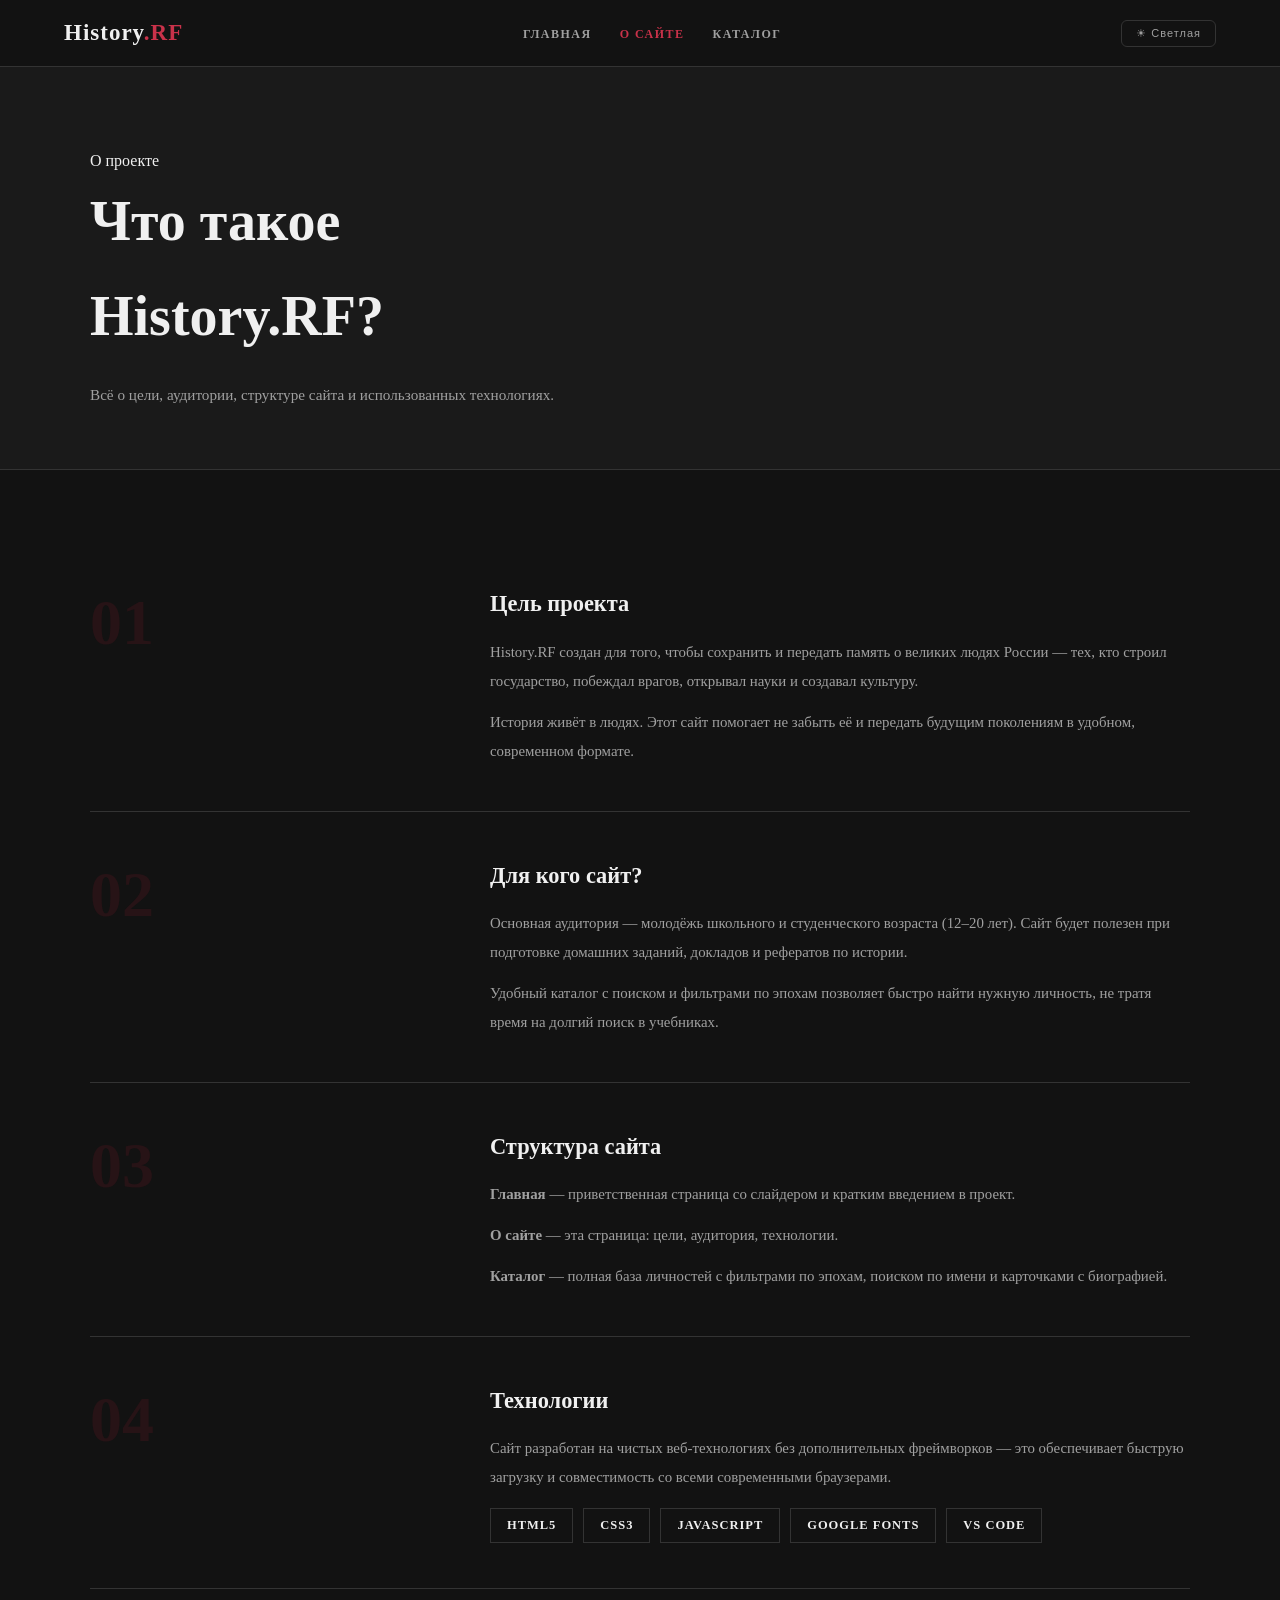
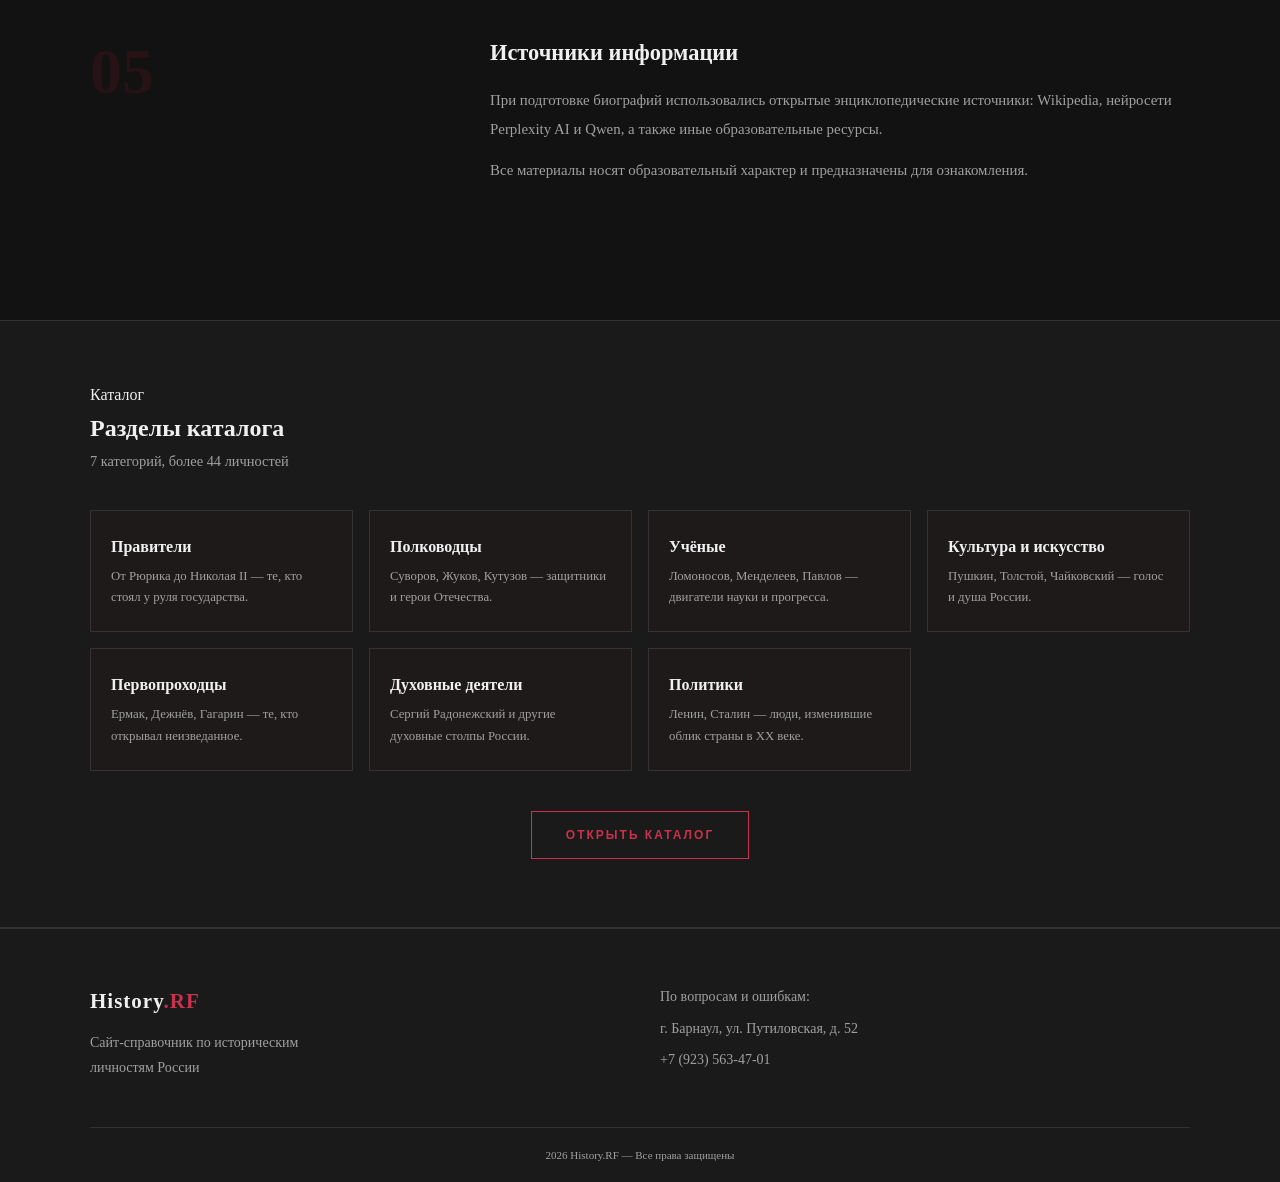
==== commit d2ae7785: "Update about.html" ====
--- a/about.html
+++ b/about.html
@@ -5,7 +5,7 @@
     <meta charset="UTF-8">
     <meta name="viewport" content="width=device-width, initial-scale=1.0">
     <title>History.RF — О сайте</title>
-    <link rel="stylesheet" href="style.css">
+    <link rel="stylesheet" href="prototype.css">
     <link rel="stylesheet" href="about.css">
 </head>
 <body>
--- a/prototype.css
+++ b/prototype.css
@@ -0,0 +1,643 @@
+
+/*  общие  */
+:root {
+  --bg:          #121212;
+  --bg2:         #1a1a1a;
+  --border:      #333333;
+  --primary:     #c9324a;
+  --primary-hover:#a8263c;
+  --text:        #f0f0f0;
+  --text-muted:  #a0a0a0;
+  
+  /* Фиксированные размеры */
+  --header-h:    67px;
+  --radius:      6px;
+}
+
+[data-theme="light"] {
+  --bg:          #f8f9fa;
+  --bg2:         #ffffff;
+  --surface:     #ffffff;
+  --border:      #e2e2e2;
+  --primary:     #c9324a;
+  --primary-hover:#a8263c;
+  --text:        #1a1a1a;
+  --text-muted:  #666666;
+}
+
+/*  база  */
+*, *::before, *::after { 
+  margin:0;
+   padding:0;
+    box-sizing:border-box; }
+html { 
+  scroll-behavior: smooth;
+   height: 100%; }
+body { 
+  background-color: var(--bg);
+  color: var(--text);
+  line-height: 1.7;
+  min-height: 100%;
+  transition: background-color 0.3s, color 0.3s;
+}
+.container { 
+  width: 90%;
+   max-width: 1100px;
+    margin: 0 auto; }
+a { 
+  color: inherit;
+   text-decoration: none; }
+img { 
+  max-width: 100%;
+   display: block; }
+
+/* шапочка */
+header {
+  position: sticky;
+   top: 0;
+   z-index: 1000;
+  background-color:
+   var(--bg);
+  border-bottom: 1px solid var(--border);
+  height: var(--header-h);
+  transition: background-color 0.3s, border-color 0.3s;
+}
+.header-container {
+  width: 90%;
+   max-width: 1200px;
+  margin: 0 auto;
+   height: 100%;
+  display: flex;
+   align-items: center; 
+   justify-content: space-between;
+  gap: 16px;
+}
+
+.company-name {
+  font-family: 'Playfair Display', serif;
+  font-size: 23px;
+  font-weight: 700;
+  letter-spacing: 1px;
+}
+.company-name .accent { color: var(--primary); }
+
+nav ul { 
+  list-style: none;
+   display: flex;
+    gap: 28px; }
+nav ul li a {
+  color: var(--text-muted);
+  font-size: 12px; 
+  font-weight: 600;
+  letter-spacing: 1.5px; text-transform: uppercase;
+  transition: color 0.25s;
+  position: relative; padding-bottom: 3px;
+}
+nav ul li a::after {
+   position:absolute;
+    bottom:0;
+     left:0;
+  width:0;
+   height:2px;
+    background:var(--primary);
+  transition: width 0.3s ease;
+}
+nav ul li a:hover, nav ul li a.active-link { 
+  color: var(--primary); }
+nav ul li a:hover::after, nav ul li a.active-link::after { 
+  width: 100%; }
+
+.theme-btn {
+  background: none; border: 1px solid var(--border);
+  color: var(--text-muted);
+  padding: 6px 14px; font-size: 11px; 
+  letter-spacing: 1px;
+  cursor: pointer; border-radius: var(--radius);
+  transition: all 0.25s; white-space: nowrap;
+  font-family: 'Raleway', sans-serif;
+}
+.theme-btn:hover { 
+  background: var(--primary);
+   color: #fff;
+    border-color: var(--primary); }
+
+.burger {
+  display: none;
+   background: none;
+  border: 1px solid var(--border);
+  color: var(--primary);
+  font-size: 18px;
+  width: 38px; height: 38px;
+  cursor: pointer;
+   border-radius: var(--radius);
+  align-items: center; 
+  justify-content: center;
+}
+.mobile-nav {
+  display: none;
+   background: var(--bg2);
+  border-top: 1px solid var(--border);
+}
+.mobile-nav ul { list-style: none; }
+.mobile-nav ul li a {
+  display: block;
+   padding: 13px 5%;
+  color: var(--text);
+   font-size: 14px;
+  letter-spacing: 1px;
+   text-transform: uppercase;
+  border-bottom: 1px solid var(--border);
+  transition: color 0.2s;
+}
+.mobile-nav ul li a:hover { color: var(--primary); }
+.mobile-nav.open { display: block; }
+
+
+
+/* анимка */
+.fade-in {
+  opacity: 0;
+   transform: translateY(22px);
+  transition: opacity 0.7s ease, transform 0.7s ease;
+}
+.fade-in.visible { opacity: 1; transform: translateY(0); }
+
+/*  темный темный подвальчик  */
+footer {
+  background-color: var(--bg2);
+  border-top: 1px solid var(--border);
+  padding: 55px 0 0;
+  transition: background-color 0.3s, border-color 0.3s;
+}
+.footer-container {
+  width: 90%;
+   max-width: 1100px;
+    margin: 0 auto;
+  display: grid;
+   grid-template-columns: 1fr 1fr;
+  gap: 40px;
+   padding-bottom: 40px;
+  border-bottom: 1px solid var(--border);
+}
+.footer-brand .company-name { 
+  font-size: 21px; 
+   display: block;
+    margin-bottom: 10px; }
+.footer-brand p, .footer-info p { 
+  color: var(--text-muted);
+  font-size: 14px;
+  margin-bottom: 6px;
+  line-height: 1.8; }
+.footer-copy { 
+  text-align: center; 
+  padding: 18px; 
+  color: var(--text-muted);
+   font-size: 11px;
+     }
+
+/*  тык тык   */
+.btn-main {
+  display: inline-block;
+   padding: 13px 34px;
+  border: 1px solid var(--primary);
+  color: var(--primary);
+  font-size: 12px; 
+  letter-spacing: 2px;
+  text-transform: uppercase;
+   font-weight: 600;
+  transition: all 0.3s;
+   position: relative;
+    overflow: hidden;
+  cursor: pointer; 
+  background: none;
+  font-family: 'Raleway', sans-serif;
+}
+.btn-main::before {
+  content:'';
+   position:absolute;
+    top:0; left:-100%;
+  width:100%;
+   height:100%;
+    background:var(--primary);
+  transition: left 0.3s ease;
+   z-index:-1;
+}
+.btn-main:hover { color: #fff; }
+.btn-main:hover::before { left: 0; }
+
+/* слайсер */
+.slider {
+  position: relative; width: 100%;
+   height: 520px;
+  overflow: hidden; background: var(--bg);
+}
+.slider .item {
+  display: none;
+   position: absolute;
+   inset: 0;
+  animation: slideIn 0.65s ease both;
+}
+.slider .item.active { display: block; }
+
+.slide-bg {
+  position: absolute;
+   inset: 0;
+  background-size: cover;
+   background-position: center;
+  opacity: 0.25;
+}
+.slide-bg::after {
+  content:'';
+   position:absolute;
+    inset:0;
+  background: linear-gradient(120deg, rgba(0,0,0,0.8) 0%, rgba(0,0,0,0.4) 100%);
+}
+
+/* цыферки */
+.slide-decor {
+  position: absolute; right: 5%; top: 50%;
+  transform: translateY(-50%);
+  font-family: 'Playfair Display', serif;
+  font-size: 140px; 
+  font-weight: 900;
+  color: white;
+   z-index: 1;
+}
+.slide-content {
+  position: absolute;
+   inset: 0;
+    z-index: 2;
+  display: flex; 
+  flex-direction: column;
+  justify-content: center;
+  padding: 40px 10% 40px 8%;
+  max-width: 680px;
+}
+.slide-era {
+  font-size: 11px; 
+  letter-spacing: 3px;
+   text-transform: uppercase;
+  color: var(--primary); 
+  margin-bottom: 10px;
+   font-weight: 600;
+}
+.slide-content h3 {
+  font-family: 'Playfair Display', serif;
+  font-size: 48px; 
+  font-weight: 700;
+   margin-bottom: 18px; 
+   color: #fff; 
+   line-height: 1.2;
+}
+.slide-content p { 
+  font-size: 15px; 
+  color: rgba(255,255,255,0.75);
+   line-height: 1.9;
+    max-width: 500px; 
+}
+
+.slider .prev, .slider .next {
+  cursor: pointer;
+   position: absolute;
+    top: 50%; transform: translateY(-50%);
+  z-index: 10;
+   width: 48px;
+    height: 48px;
+  display: flex;
+   align-items: center; 
+   justify-content: center;
+  color: var(--primary);
+   font-size: 16px;
+  background: rgba(0,0,0,0.4);
+  border: 1px solid var(--border);
+  transition: all 0.3s;
+   user-select: none;
+}
+.slider .prev { left: 18px; }
+.slider .next { right: 18px; }
+.slider .prev:hover, .slider .next:hover { background: var(--primary); color: #fff; border-color: var(--primary); }
+
+.slider-dots { position: absolute;
+   bottom: 18px; left: 50%;
+    transform: translateX(-50%);
+     display: flex;
+      gap: 8px; 
+      z-index: 10; }
+.dot { width: 8px;
+   height: 8px;
+    border-radius: 50%;
+     background: rgba(255,255,255,0.25);
+      cursor: pointer;
+       transition: all 0.3s;
+        border: none;
+         padding: 0; }
+.dot.active { background: var(--primary);
+   transform: scale(1.35); }
+
+/*геро*/
+.hero {
+  position: relative; 
+  min-height: calc(100% - var(--header-h)); 
+  display: flex;
+   align-items: center;
+    justify-content: center;
+  overflow: hidden;
+   text-align: center;
+}
+.hero-bg {
+  position: absolute;
+   inset: 0;
+  background: linear-gradient(180deg, var(--bg) 0%, var(--bg2) 100%);
+  z-index: 0;
+}
+.hero-content {
+  position: relative;
+   z-index: 1;
+    max-width: 720px;
+  padding: 40px 20px;
+   animation: fadeUp 0.9s ease both;
+}
+.hero-sub { 
+  font-size: 11px;
+  letter-spacing: 4px;
+   text-transform: uppercase; 
+  color: var(--primary);
+   margin-bottom: 18px;
+    font-weight: 600; 
+}
+.hero h1 { 
+  font-family: 'Playfair Display', serif; 
+  font-size: 80px; 
+  font-weight: 900;
+   line-height: 1.1;
+   margin-bottom: 20px; 
+}
+.hero-desc { 
+  font-size: 15px;
+  color: var(--text-muted);
+   max-width: 460px;
+    margin: 0 auto 35px;
+     line-height: 1.9; 
+}
+.hero-scroll { position: absolute;
+   bottom: 28px; left: 50%;
+    transform: translateX(-50%);
+     color: var(--primary);
+      font-size: 21px; animation: bounce 2.2s infinite;
+       z-index: 1; }
+
+/* абиаут*/
+.about { 
+  padding: 90px 0; 
+  background-color: var(--bg2); 
+  border-top: 1px solid var(--border); 
+  border-bottom: 1px solid var(--border); 
+  transition: background-color 0.3s, border-color 0.3s; 
+}
+.about h2, .gallery-section h2 { 
+  font-family: 'Playfair Display', serif; 
+  font-size: 42px; 
+  font-weight: 700; margin-bottom: 28px; 
+}
+.about-grid { display: grid;
+   grid-template-columns: 1fr 1fr;
+    gap: 60px; align-items: center; }
+.about-text p { color: var(--text-muted);
+   margin-bottom: 14px;
+    font-size: 15px;
+     line-height: 1.95; }
+.about-stats { display: grid;
+   grid-template-columns: repeat(3, 1fr);
+    gap: 16px; }
+.stat { text-align: center;
+   padding: 28px 12px;
+    border: 1px solid var(--border);
+     transition: border-color 0.3s; }
+.stat:hover { border-color: var(--primary); }
+.stat-num { display: block;
+   font-family: 'Playfair Display', serif;
+    font-size: 30px; font-weight: 900; color: var(--primary);
+     line-height: 1; margin-bottom: 7px; }
+.stat-label { font-size: 11px;
+   text-transform: uppercase;
+    color: var(--text-muted); }
+
+.gallery-section { padding: 80px 0 60px; }
+.gallery-section .container { margin-bottom: 38px; }
+
+/* каталог */
+.catalog-hero {
+  padding: 70px 0 50px; background: var(--bg2);
+  border-bottom: 1px solid var(--border);
+  transition: background-color 0.3s, border-color 0.3s;
+}
+.catalog-hero h1 { font-family: 'Playfair Display', serif;
+   font-size: 51px;
+    font-weight: 900;
+    margin-bottom: 12px; }
+.catalog-hero p  { color: var(--text-muted)
+  ; font-size: 15px;
+   max-width: 520px;
+    line-height: 1.8; }
+
+.catalog-controls {
+  padding: 30px 0;
+   border-bottom: 1px solid var(--border);
+  background: var(--bg);
+   position: sticky;
+    top: var(--header-h);
+     z-index: 100;
+  transition: background-color 0.3s, border-color 0.3s;
+}
+.catalog-controls .container { 
+  display: flex;
+   flex-wrap: wrap;
+    gap: 16px;
+     align-items: center; }
+#searchInput {
+  flex: 1;
+   min-width: 200px;
+    max-width: 320px;
+  padding: 10px 16px; 
+  background: var(--surface);
+
+  border: 1px solid var(--border);
+   color: var(--text);
+  font-family: 'Raleway', sans-serif;
+   font-size: 14px; 
+  border-radius: var(--radius);
+   outline: none;
+    transition: border-color 0.25s;
+}
+#searchInput::placeholder { color: var(--text-muted); }
+#searchInput:focus { border-color: var(--primary); }
+
+.era-filters { display: flex;
+   flex-wrap: wrap;
+    gap: 8px; }
+.era-btn {
+  padding: 7px 16px;
+   background: none;
+  border: 1px solid var(--border);
+   color: var(--text-muted);
+  font-family: 'Raleway', sans-serif; 
+  font-size: 12px; 
+  letter-spacing: 1px;
+   text-transform: uppercase;
+  cursor: pointer;
+   border-radius: var(--radius);
+    transition: all 0.25s;
+}
+.era-btn:hover  { border-color: var(--primary);
+   color: var(--primary); }
+.era-btn.active { background: var(--primary);
+   border-color: var(--primary);
+    color: #fff; }
+
+.catalog-main { padding: 50px 0 80px; }
+.catalog-grid {
+  display: grid;
+  grid-template-columns: repeat(auto-fill, minmax(280px, 1fr));
+  gap: 24px;
+}
+.person-card {
+  background: var(--surface); border: 1px solid var(--border);
+  border-radius: var(--radius); overflow: hidden;
+  cursor: pointer; 
+  transition: transform 0.25s ease, border-color 0.25s ease, box-shadow 0.25s ease;
+}
+.person-card:hover { transform: translateY(-4px);
+   border-color: var(--primary);
+    box-shadow: 0 6px 16px rgba(0,0,0,0.25); }
+
+.card-photo {
+  width: 100%;
+   height: 190px;
+  background-size: cover;
+   background-position: center top;
+  display: flex;
+   align-items: center;
+    justify-content: center;
+  position: relative;
+}
+.card-initials {
+  font-family: 'Playfair Display', serif;
+  font-size: 64px; 
+  font-weight: 900;
+  color: rgba(255,255,255,0.15);
+  user-select: none;
+}
+[data-theme="light"] .card-initials { color: rgba(0,0,0,0.12); }
+
+.card-body { padding: 18px 20px 22px; }
+.card-era  { font-size: 10px;
+   letter-spacing: 2.5px;
+    text-transform: uppercase;
+     color: var(--primary);
+      font-weight: 600; }
+.card-name { font-family: 'Playfair Display', serif;
+   font-size: 18px;
+    font-weight: 700;
+     margin: 6px 0 4px;
+      line-height: 1.3; }
+.card-years { font-size: 11px;
+   color: var(--text-muted);
+    display: block;
+     margin-bottom: 10px; }
+.card-short { font-size: 13px;
+    color: var(--text-muted);
+     line-height: 1.75;
+      display: -webkit-box;
+        -webkit-box-orient: vertical;
+         overflow: hidden; }
+.no-results { color: var(--text-muted);
+   font-size: 15px;
+    padding: 40px 0; }
+
+/*  МОДАЛЬНОЕ ОКНО  */
+.modal-overlay {
+  display: none;
+   position: fixed;
+    inset: 0;
+     z-index: 2000;
+  background: rgba(0, 0, 0, 0.7);
+  align-items: center;
+   justify-content: center;
+    padding: 20px;
+}
+.modal-overlay.open { display: flex; }
+.modal-box {
+  background: var(--bg2);
+   border: 1px solid var(--border);
+  border-radius: var(--radius);
+   width: 100%;
+    max-width: 620px;
+  overflow: hidden;
+   position: relative;
+    max-height: 90vh;
+     overflow-y: auto;
+  animation: fadeUp 0.35s ease;
+}
+.modal-photo {
+  width: 100%;
+   height: 260px;
+  background-size: cover;
+   background-position: center top;
+  display: flex;
+   align-items: center;
+    justify-content: center;
+}
+.modal-photo .card-initials { font-size: 96px;  }
+.modal-body { padding: 28px 32px 36px; }
+.modal-body .card-era   { font-size: 11px; }
+.modal-body .card-name  { font-size: 26px;  margin: 8px 0 6px; }
+.modal-body .card-years { font-size: 13px; margin-bottom: 18px; display: block; }
+.modal-body .card-desc  { font-size: 15px;  color: var(--text-muted); line-height: 1.95; }
+.modal-close {
+  position: absolute;
+   top: 14px;
+    right: 16px;
+  background: rgba(0,0,0,0.5);
+   border: none;
+    color: #fff;
+  width: 32px;
+   height: 32px;
+    font-size: 18px; 
+  cursor: pointer;
+   border-radius: 50%;
+    display: flex;
+     align-items: center;
+      justify-content: center;
+  transition: background 0.2s;
+}
+.modal-close:hover { background: var(--primary); }
+
+/*анимации*/
+@keyframes fadeUp  { from { opacity:0; transform:translateY(28px); } to { opacity:1; transform:translateY(0); } }
+@keyframes bounce  { 0%,100%{transform:translateX(-50%) translateY(0);} 50%{transform:translateX(-50%) translateY(8px);} }
+@keyframes slideIn { from { opacity:0; transform:translateX(28px); } to { opacity:1; transform:translateX(0); } }
+
+/* медиазапрос */
+@media (max-width: 900px) {
+  .about-grid {
+    grid-template-columns: 1fr;
+     gap: 36px; }
+}
+@media (max-width: 768px) {
+  nav { display: none; }
+  .burger { display: flex; }
+  .slider { height: 480px; }
+  .slide-decor { display: none; }
+  .slide-content { padding: 28px 20px;
+     max-width: 100%; }
+  .footer-container { grid-template-columns: 1fr;
+     gap: 28px; }
+  .about-stats { grid-template-columns: repeat(3,1fr); }
+  .catalog-controls .container { flex-direction: column;
+     align-items: flex-start; }
+  #searchInput { max-width: 100%; }
+}
+@media (max-width: 480px) {
+  .about-stats { grid-template-columns: 1fr; }
+  .modal-body { padding: 20px; }
+}
